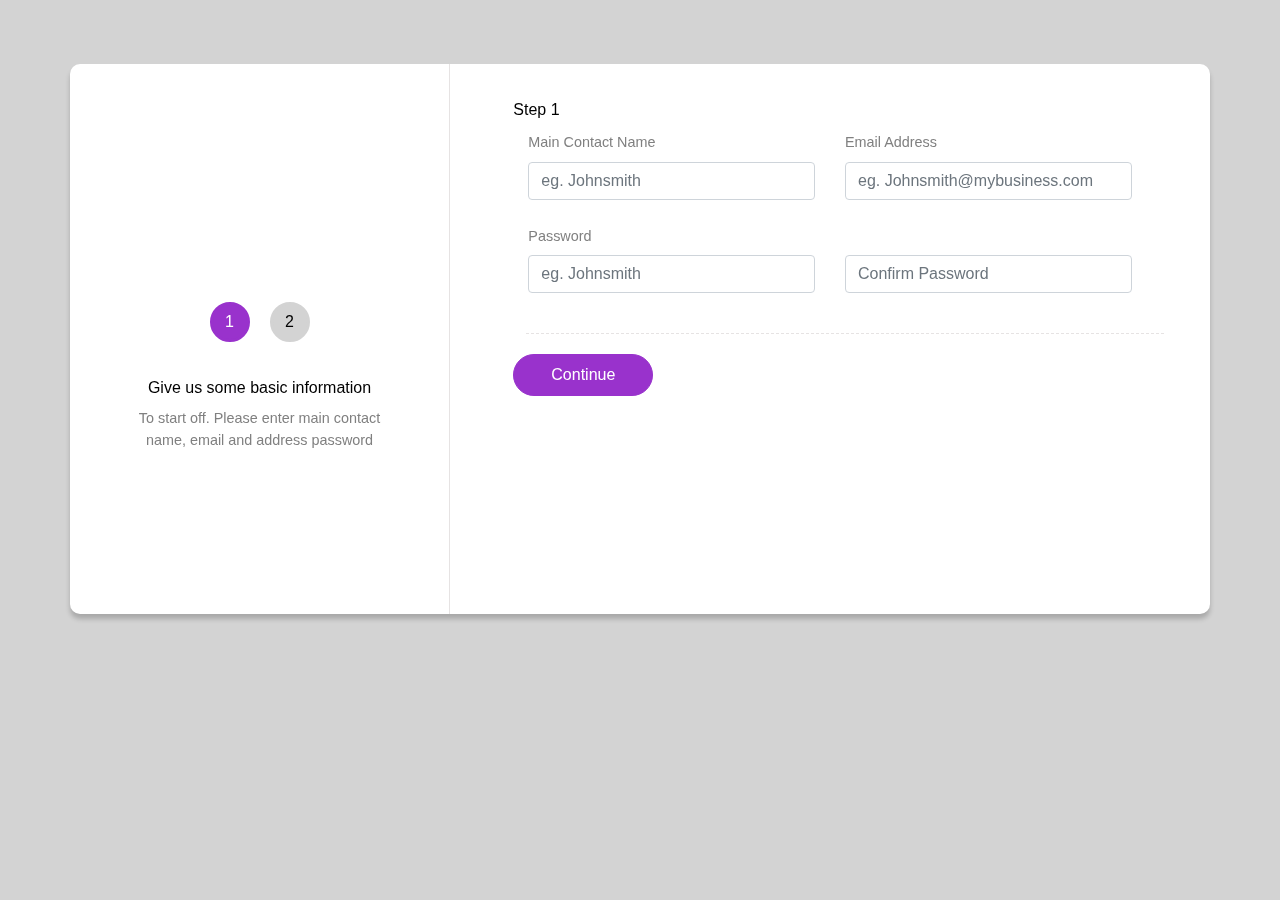
==== index.html @ 2557ac63 "." ====
<!DOCTYPE html>
<html>
    <head>
            <meta name="viewport" content="width=device-width, initial-scale=1.0">
            <title>Dopigo Form</title>
            <link rel="stylesheet" type="text/css" href="css/styles.css">
            <link rel="stylesheet" href="https://stackpath.bootstrapcdn.com/bootstrap/4.3.1/css/bootstrap.min.css" integrity="sha384-ggOyR0iXCbMQv3Xipma34MD+dH/1fQ784/j6cY/iJTQUOhcWr7x9JvoRxT2MZw1T" crossorigin="anonymous">
            <script src="https://code.jquery.com/jquery-3.3.1.slim.min.js" integrity="sha384-q8i/X+965DzO0rT7abK41JStQIAqVgRVzpbzo5smXKp4YfRvH+8abtTE1Pi6jizo" crossorigin="anonymous"></script>
            <script src="https://cdnjs.cloudflare.com/ajax/libs/popper.js/1.14.7/umd/popper.min.js" integrity="sha384-UO2eT0CpHqdSJQ6hJty5KVphtPhzWj9WO1clHTMGa3JDZwrnQq4sF86dIHNDz0W1" crossorigin="anonymous"></script>
            <script src="https://stackpath.bootstrapcdn.com/bootstrap/4.3.1/js/bootstrap.min.js" integrity="sha384-JjSmVgyd0p3pXB1rRibZUAYoIIy6OrQ6VrjIEaFf/nJGzIxFDsf4x0xIM+B07jRM" crossorigin="anonymous"></script>
            <link rel="stylesheet" href="https://stackpath.bootstrapcdn.com/font-awesome/4.7.0/css/font-awesome.min.css" integrity="sha384-wvfXpqpZZVQGK6TAh5PVlGOfQNHSoD2xbE+QkPxCAFlNEevoEH3Sl0sibVcOQVnN" crossorigin="anonymous">
    </head>
    <body class="mainBody" style="background-color: lightgray">
        <form class="wrapper">
            <div class="topHeader">
                
            </div>

            <div id="carouselExampleFade" class="carousel slide" data-ride="carousel">
                    <div class="carousel-inner">
                      <div class="carousel-item active">
                            <div class="container myContainer" >
                                    <div class="row contentPart">
                                        <div class="col-md-4 col-sm-12 leftPart  align-items-center">
                                            <div class="row leftText">
                                                <label class="numberFilled">1</label>
                                                <label class="numberEmpty">2</label>
                                            </div>
                                            <br/>
                                            <div class="row leftText center">
                                                <label class="textPrimary ">Give us some basic information</label>
                                            </div>
                                            <div class="row leftText center">
                                                <label class="textSecondary ">To start off. Please enter main contact name, email and address password</label>
                                            </div>
                                        </div>
                                        
                                        <div class="col-md-8  col-sm-12 rightPart">
                                            <div class="row">
                                                <label class="offset-1  textPrimary">Step 1</label>
                                            </div>
                                            <div class="row">
                                                <div class="offset-md-1  col-md-5  col-sm-12">
                                                        <label for="nameInput" class="form-label textSecondary">Main Contact Name</label>
                                                        <input type="text" class="form-control" placeholder="eg. Johnsmith" id="nameInput"/>
                                                        <div id="nameValidate" class="invalid-feedback">
                                                            Please Enter Contact Name
                                                        </div>
                                                </div>
                                                <div class="col-md-5 col-sm-12">
                                                        <label for="emailInput" class="form-label textSecondary">Email Address</label>
                                                        <input type="email" class="form-control" placeholder="eg. Johnsmith@mybusiness.com" id="emailInput"/>
                                                        <div id="emailValidate" class="invalid-feedback">
                                                            Please Email Address
                                                        </div>
                                                </div>
                                            </div>
                                            <br/>
                                            <div class="row">
                                                    <div class="offset-md-1  col-md-5">
                                                            <label for="passInput" class="form-label textSecondary">Password</label>
                                                            <input type="password" class="form-control" placeholder="eg. Johnsmith" id="passInput"/>
                                                            <div id="passValidate" class="invalid-feedback">
                                                                Please Enter a Valid Password
                                                            </div>
                                                    </div>
                                                    <div class="col-md-5">
                                                            <label for="emailInput" class="form-label textSecondary">&nbsp;</label>
                                                            <input type="password" class="form-control" placeholder="Confirm Password" id="passConfirmInput"/>
                                                            <div id="passConfirm" class="invalid-feedback">
                                                                Passwords Must Match
                                                            </div>
                                                    </div>
                                            </div>
                                            <br/>
                                            <hr class="myLineSeparator offset-md-1 col-md-10 col-sm-12" style="border-top: 0.5px dashed rgb(230, 227, 227)">
                                            <div class="row bottomPart">
                                                    
                                                <input class=" offset-1  purpleButton actionButton" href="#carouselExampleFade" role="button" data-slide="next" type="button" value="Continue"/>
                                            </div>
                                        </div>
                                    </div>
                            </div>
                      </div>
                      <div class="carousel-item">
                            
                            <div class="container myContainer" >
                                    <div class="row contentPart">
                                        <div class="col-md-4  col-sm-12 leftPart align-items-center border-right">
                                            <div class="row leftText">
                                                <label class="numberFilled">1</label>
                                                <label class="numberFilled">2</label>
                                            </div>
                                            <br/>
                                            <div class="row leftText">
                                                <label class="textPrimary ">Complete your registration</label>
                                            </div>
                                            <div class="row leftText">
                                                <label class="textSecondary ">Please enter business details.</label>
                                            </div>
                                        </div>
                                        
                                        <div class="col-md-8  col-sm-12 rightPart">
                                            <div class="row">
                                                <label class="offset-1  textPrimary">Step 2</label>
                                            </div>
                                            <div class="row">
                                                <div class="offset-md-1  col-md-10  col-sm-12">
                                                        <label for="businessInput" class="form-label textSecondary">Business Name (English)</label>
                                                        <input type="text" class="form-control" placeholder="eg. mybusiness" id="businessInput"/>
                                                        <div id="businessValidate" class="invalid-feedback">
                                                            Please Enter Business Name
                                                        </div>
                                                </div>
                                            </div>
                                            <br/>
                                            <div class="row">
                                                <div class="offset-md-1  col-md-5  col-sm-12">
                                                        <label for="websiteInput" class="form-label textSecondary">Business Website</label>
                                                        <input type="text" class="form-control" placeholder="eg. mybusiness.com" id="websiteInput"/>
                                                        <div id="websiteValidate" class="invalid-feedback">
                                                            Please Enter Your Business Website
                                                        </div>
                                                </div>
                                                <div class="col-md-5  col-sm-12">
                                                        <label for="phoneInput" class="form-label textSecondary">Main Phone Number</label>
                                                        <input type="number" class="form-control" placeholder="eg. 658 0000 0000" id="phoneInput"/>
                                                        <div id="phoneValidate" class="invalid-feedback">
                                                            Please Enter A Valid Phone Number
                                                        </div>
                                                </div>
                                            </div>
                                            <br/>
                                            <div class="row">
                                                    <div class="offset-md-1  col-md-5  col-sm-12">
                                                            <label for="typeInput" class="form-label textSecondary">Please Select Your Business Type</label>
                                                            <select class="form-control" id="typeInput">
                                                                <option selected disabled hidden>Please Select</option>
                                                                <option>Sole Proprietorship</option>
                                                                <option>General Partnership</option>
                                                            </select>
                                                            <div id="typeValidate" class="invalid-feedback">
                                                                Please Select a Business Type
                                                            </div>
                                                    </div>
                                                    <div class="col-md-5  col-sm-12">
                                                            <label for="registInput" class="form-label textSecondary">Business Registration Number</label>
                                                            <input type="number" class="form-control" placeholder="eg. 658 0000 0000" id="registInput"/>
                                                            <div id="registValidate" class="invalid-feedback">
                                                                Please Enter A Valid Registration Number
                                                            </div>
                                                    </div>
                                            </div>
                                            <br/>
                                            <div class="row">
                                                <div class="offset-md-1 col-md-10  col-sm-12">
                                                        <label for="addressInput" class="form-label textSecondary">Business Address (English)</label>
                                                        <input type="text" class="form-control" placeholder="eg. mybusiness.com" id="addressInput"/>
                                                        <div id="businessValidate" class="invalid-feedback">
                                                            Please Enter Business Address
                                                        </div>
                                                </div>
                                            </div>
                                            <br/>
                                            <hr class="myLineSeparator offset-md-1 col-md-10 col-sm-12" style="border-top: 0.5px dashed rgb(230, 227, 227)">
                                            <div class="row bottomPart">
                                                    
                                                <input class=" offset-1 whiteButton actionButton" href="#carouselExampleFade" role="button" data-slide="prev" type="button"  value="&#8249; Back" />
                                                <input class=" offset-1  purpleButton actionButton" type="button" onclick="registrationComplete()" value="Continue"/>
                                            </div>
                                        </div>
                                    </div>
                            </div>
                        
                        
                      </div>
                    </div>
                    
                    
                  </div>
                
        </form>

        <div class="modal fade " id="confirmPanel" tabindex="-1" role="dialog" aria-labelledby="modalW-inner5" aria-hidden="true">

                <div class="modal-dialog modal-dialog-scrollable" role="document">
                    <div class="modal-content" style="background-color:white">
                        <div class="modal-header" style="text-align:center;align-self:center;justify-content:center">
                            <h4 style="text-decoration:underline;font-weight:bold;color:black;text-align:center">Registration Complete</h4>
                            <button type="button" class="close" data-dismiss="modal" aria-label="Close">
                                <span aria-hidden="true">&times;</span>
                            </button>
                        </div>
                        <div class="modal-body">
                            <div class="DetailArea text-center" >
                                <i class="fa fa-check-circle fa-4x" style="color:blueviolet"></i>
                                <h4>
                                    Your Registration is Successful
                                </h4>
                                <p>
                                    We will be contacting you shortly.
        
                                </p>
                                <p class="small">Tip: Press <b>g</b> to toggle validation fields.</p>
                                <hr />
                                <input type="button" onclick="goHome()" data-dismiss="modal" aria-label="Close" style="width:70%;height:50px;color:white;background-color:blueviolet;border:none;border-radius:10px;font-weight:500"value="Close"/>
                            </div>
                        </div>
                    </div>
                </div>
            </div>
        
        <script>
            $('.carousel').carousel({
            interval: false
            })

            function registrationComplete()
            {
                $('#confirmPanel').modal('show');
            }

            function goHome()
            {
                location.reload();
            }

            function testValidation()
            {
                $('.invalid-feedback').toggle();
            }

            $(document).keypress(function(e){
                if (e.which == 103) 
                {
                    testValidation(); 
                };
            });
        </script>
    </body>
</html>
---- css/styles.css ----
body {
    background-color: lightgray;
  }
  
.container {
    margin-top:5%;
    border-radius: 10px;
    background-color: white;
    box-shadow: 0 5px 5px rgba(0,0,0,0.2);
    overflow: hidden;
}
.myContainer{
    min-height: 550px;
    height: 80%;
}

.vSeparator
{
    border-left:1px solid rgb(230, 227, 227);
    height:500px;
}
.leftPart
{
    padding: 3%;
    padding-top: 20%;
    padding-bottom:3%; 
    border-right: 1px solid rgb(230, 227, 227);
    
    text-align: center;
    text-align: -webkit-center;
}
.rightPart
{
    padding: 3%;
    padding-top:3%; 
    padding-bottom:3%; 
    min-height: 100%;
}
.carousel-inner
{
    padding-bottom: 2%;
}

.vertical-center {
    margin: 0;
    position: absolute;
    top: 50%;
    -ms-transform: translateY(-50%);
    transform: translateY(-50%);
  }
  .leftText
  {
      width:80%;
      text-align: center;
      align-self: center;
      place-content: center;
  }

  .numberFilled
  {
      padding: 5px;
      margin: 10px;
      border:3px solid darkorchid;
      background-color: darkorchid;
      border-radius: 50%;
      height: 40px;
      width: 40px;
      font-weight: 500;
      color: white;
  }
  .numberEmpty
  {
      padding: 5px;
      margin: 10px;
      border:3px solid lightgray;
      background-color: lightgray;
      border-radius: 50%;
      height: 40px;
      width: 40px;
      font-weight: 500;
      color: black;
  }
  .textPrimary 
  {
    font-weight: 500;
    color: black;
  }
  .textSecondary
  {
    font-size: 90%;
    color: gray;
  }

  .actionButton
  {
      padding: 8px;
      width:140px;
      border-radius: 25px;
  }
  .actionButton:focus {
    outline: none;
  }

  .purpleButton
  {
      color:white;
      border: 1px solid darkorchid;
      background-color: darkorchid;
  }
  .purpleButton:hover
  {
    border: 1px solid rgb(110, 28, 151)!important;
    background-color: rgb(110, 28, 151)!important;
  }
  .whiteButton
  {
      color:lightgray;
      border: 1px solid lightgray;
      background-color: white;
  }
  .purpleButton:hover
  {
    border: 1px solid lightgray!important;
    background-color: rgb(133, 132, 132)!important;
  }



  .bottomPart
  {
     margin-top: 20px;
  }
  .myLineSeparator
  {
      border-top: 0.5px dashed rgb(230, 227, 227);
  }
  .contentPart
  {
      min-height: inherit;
      height: 100%;
  }
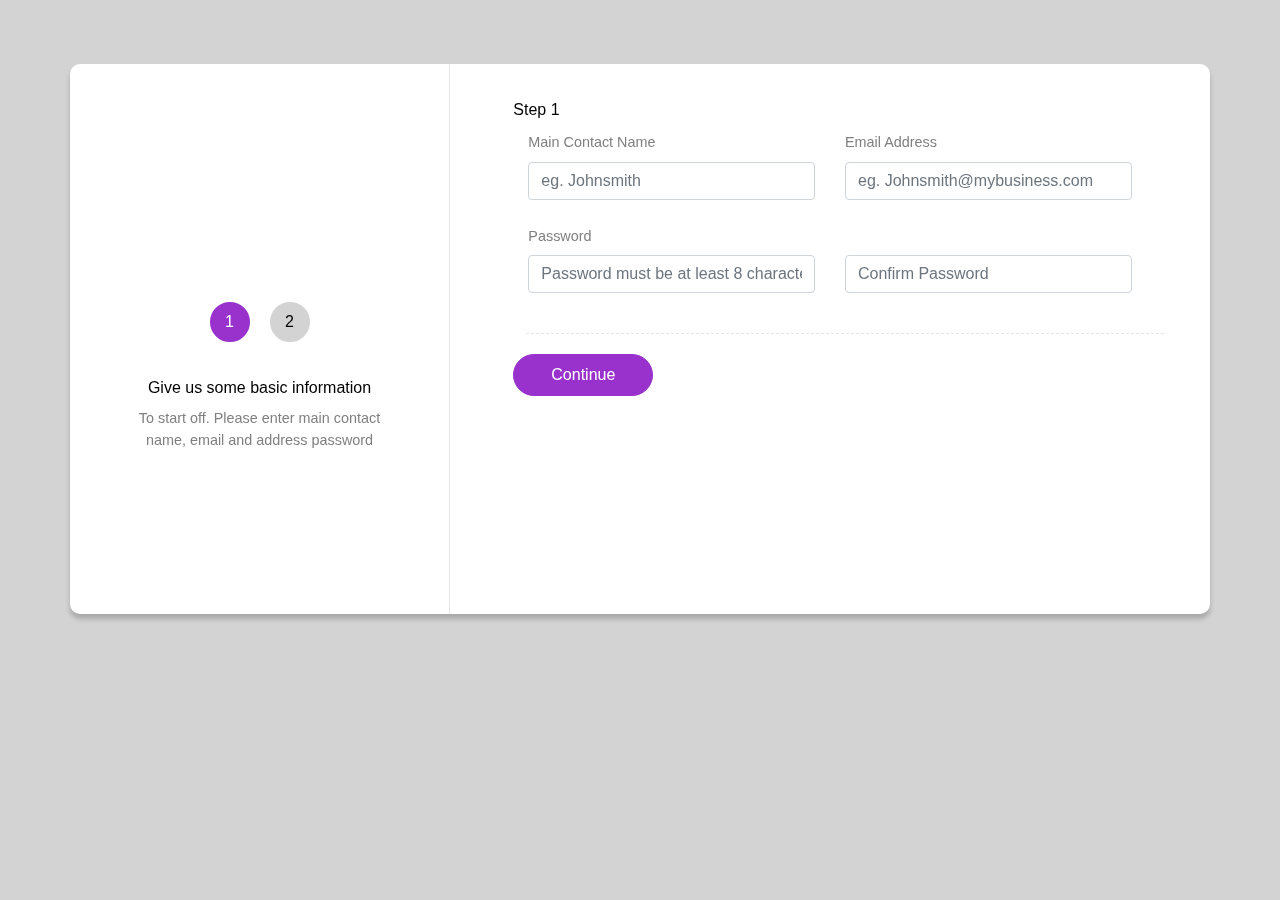
==== commit 3a1a7719: "password fix" ====
--- a/index.html
+++ b/index.html
@@ -59,7 +59,7 @@
                                             <div class="row">
                                                     <div class="offset-md-1  col-md-5">
                                                             <label for="passInput" class="form-label textSecondary">Password</label>
-                                                            <input type="password" class="form-control" placeholder="eg. Johnsmith" id="passInput"/>
+                                                            <input type="password" class="form-control" placeholder="Password must be at least 8 characters" id="passInput"/>
                                                             <div id="passValidate" class="invalid-feedback">
                                                                 Please Enter a Valid Password
                                                             </div>
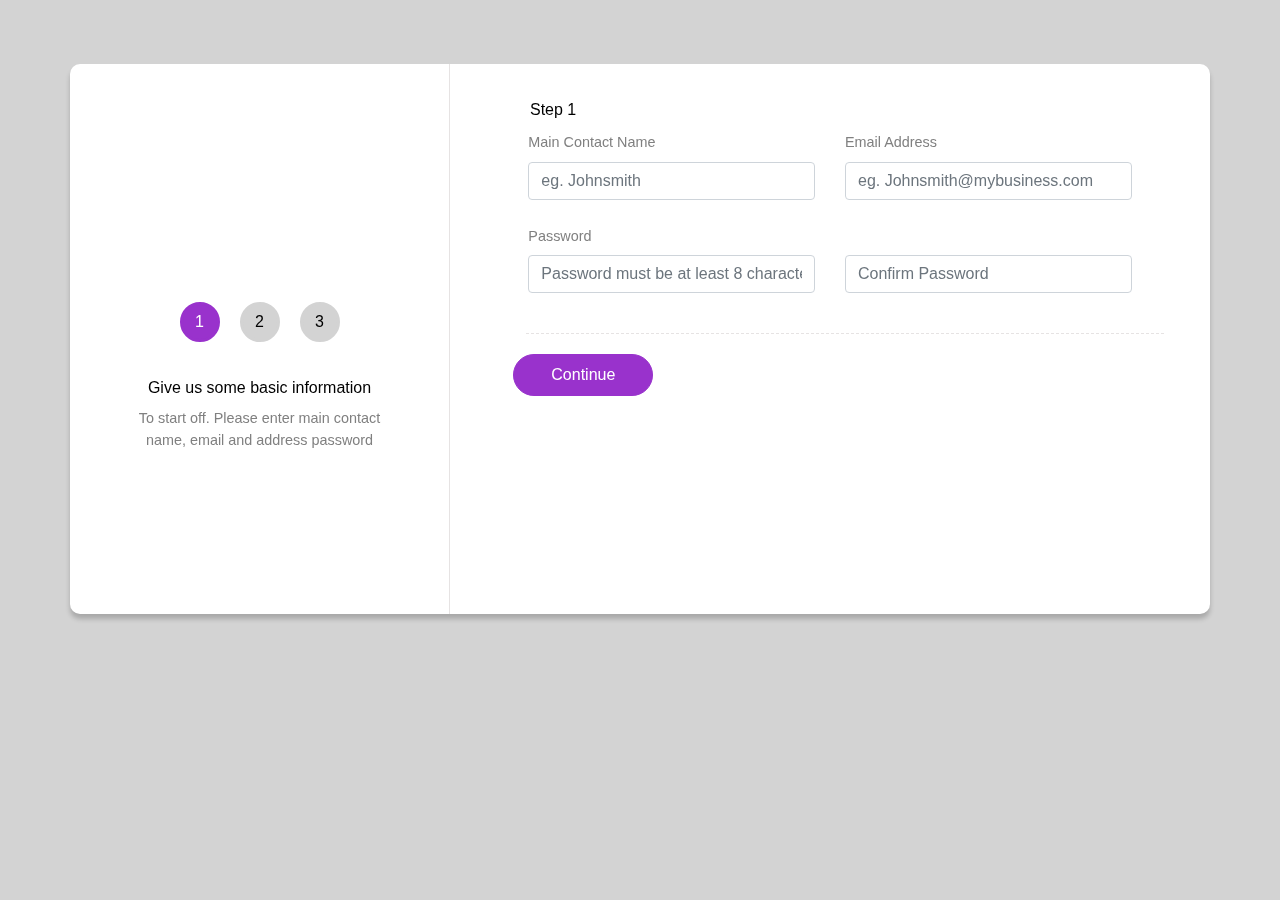
==== commit 07f85f1b: "challenge update 2" ====
--- a/index.html
+++ b/index.html
@@ -25,6 +25,7 @@
                                             <div class="row leftText">
                                                 <label class="numberFilled">1</label>
                                                 <label class="numberEmpty">2</label>
+                                                <label class="numberEmpty">3</label>
                                             </div>
                                             <br/>
                                             <div class="row leftText center">
@@ -37,7 +38,7 @@
                                         
                                         <div class="col-md-8  col-sm-12 rightPart">
                                             <div class="row">
-                                                <label class="offset-1  textPrimary">Step 1</label>
+                                                <label class="offset-1  textPrimary" style="margin-left:5rem;">Step 1</label>
                                             </div>
                                             <div class="row">
                                                 <div class="offset-md-1  col-md-5  col-sm-12">
@@ -90,6 +91,7 @@
                                             <div class="row leftText">
                                                 <label class="numberFilled">1</label>
                                                 <label class="numberFilled">2</label>
+                                                <label class="numberEmpty">3</label>
                                             </div>
                                             <br/>
                                             <div class="row leftText">
@@ -102,7 +104,7 @@
                                         
                                         <div class="col-md-8  col-sm-12 rightPart">
                                             <div class="row">
-                                                <label class="offset-1  textPrimary">Step 2</label>
+                                                <label class="offset-1  textPrimary"  style="margin-left:5rem;">Step 2</label>
                                             </div>
                                             <div class="row">
                                                 <div class="offset-md-1  col-md-10  col-sm-12">
@@ -166,14 +168,53 @@
                                             <div class="row bottomPart">
                                                     
                                                 <input class=" offset-1 whiteButton actionButton" href="#carouselExampleFade" role="button" data-slide="prev" type="button"  value="&#8249; Back" />
-                                                <input class=" offset-1  purpleButton actionButton" type="button" onclick="registrationComplete()" value="Continue"/>
+                                                <input class=" offset-1 purpleButton actionButton" type="button" onclick="registrationComplete()" value="Continue"/>
+                                                <input class=" offset-1 purpleButton actionButton" href="#carouselExampleFade" role="button" data-slide="next" type="button"  value="Next" />
                                             </div>
                                         </div>
                                     </div>
                             </div>
                         
-                        
-                      </div>
+                        </div>
+                      
+                            <div class="carousel-item">
+                            
+                                <div class="container myContainer" >
+                                        <div class="row contentPart">
+                                            <div class="col-md-4  col-sm-12 leftPart align-items-center border-right">
+                                                <div class="row leftText">
+                                                    <label class="numberFilled">1</label>
+                                                    <label class="numberFilled">2</label>
+                                                    <label class="numberFilled">3</label>
+                                                </div>
+                                                <br/>
+                                                <div class="row leftText">
+                                                    <label class="textPrimary "></label>
+                                                </div>
+                                                <div class="row leftText">
+                                                    <label class="textSecondary "></label>
+                                                </div>
+                                            </div>
+                                            
+                                            <div class="col-md-8  col-sm-12 rightPart align-items-center centeredPanel">
+                                                
+                                                <div class="row rowelement panelTop justify-content-center"  >
+                                                    <div class="col-md-8" style="text-align: center;">
+                                                        <label class="textPrimary"> Your registration is complete!</label><br/>
+                                                        <label class="textSecondary"> Thank you for joining us</label>
+                                                    </div>
+                                                </div>
+                                                <div  class="row rowelement panelBottom justify-content-center">
+                                                <hr class="myLineSeparator col-md-10 col-sm-12" style="border-top: 0.5px dashed rgb(230, 227, 227)">
+                                                    <input class=" whiteButton actionButton" href="#carouselExampleFade" role="button" data-slide="prev" type="button"  value="&#8249; Back" />
+                                                    <input class=" offset-1  purpleButton actionButton" type="button" onclick="registrationComplete()" value="Continue"/>
+                                                </div>
+                                                </div>
+                                            </div>
+                                        </div>
+                            </div>
+
+                            
                     </div>
                     
                     
--- a/css/styles.css
+++ b/css/styles.css
@@ -139,3 +139,22 @@
       min-height: inherit;
       height: 100%;
   }
+  .centeredPanel
+  {
+      min-height: inherit;
+      height:100%;
+  }
+  .centeredPanel div{
+      height:fit-content;
+  }
+  .panelTop
+  {
+    /*min-height: 350px;*/
+    margin-top: 25%;
+    margin-bottom: 20%;
+  }
+
+  .panelBottom
+  {
+    
+  }